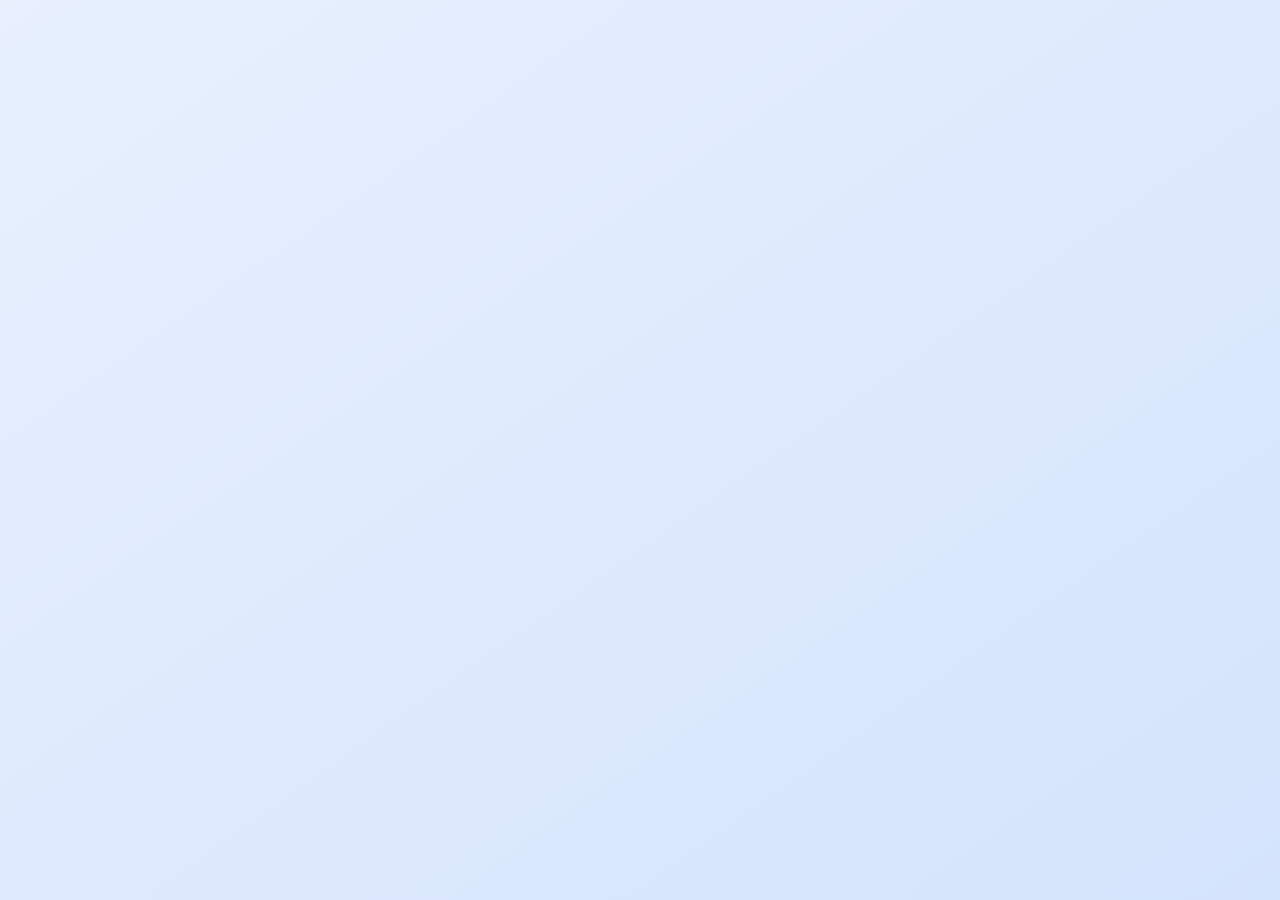
==== index.html @ 242789e0 "Update HTML structure and content for test portal" ====
<!DOCTYPE html>
<html lang="kk">
<head>
    <meta charset="UTF-8">
    <meta name="viewport" content="width=device-width, initial-scale=1.0">
    <title>Online Test Portal</title>
    <link rel="stylesheet" href="style.css">
</head>
<body oncontextmenu="return false" onselectstart="return false" ondragstart="return false">

    <div id="login-screen" class="screen">
        <div class="card shadow">
            <h2>Кіру</h2>
            <input type="password" id="password-input" placeholder="Пароль">
            <button onclick="checkPassword()">Кіру</button>
            <p id="login-error" class="error-text"></p>
        </div>
    </div>

    <div id="home-screen" class="screen hidden">
        <div class="card shadow animate-fade">
            <h1>Қош келдіңіз!</h1>
            <p>Тест тапсырмаларына дайынсыз ба?</p>
            <div class="controls">
                <button onclick="setTheme('dark')">Dark Mode</button>
                <button onclick="setTheme('eye')">Eye Comfort</button>
                <button onclick="setTheme('large')">Large Text</button>
            </div>
            <button class="primary-btn" onclick="startQuiz()">Тестті бастау</button>
            <footer class="footer">Жасаған — Ayan KZ</footer>
        </div>
    </div>

    <div id="quiz-screen" class="screen hidden">
        <div class="top-nav">
            <span id="q-counter">1 / 85</span>
            <div id="timer-box">30:00</div>
        </div>
        <div class="progress-container">
            <div id="progress-bar"></div>
        </div>
        <div class="card quiz-card">
            <h3 id="question-label"></h3>
            <div id="options-list" class="options-grid"></div>
        </div>
    </div>

    <div id="result-screen" class="screen hidden">
        <div class="card shadow">
            <h2>Нәтиже</h2>
            <div id="stats-output"></div>
            <button class="primary-btn" onclick="location.reload()">Қайта тапсыру</button>
        </div>
    </div>

    <div id="alert-box" class="alert-msg hidden"></div>

    <script src="script.js"></script>
</body>
</html>
---- style.css ----
* {
    margin: 0;
    padding: 0;
    box-sizing: border-box;
    font-family: 'Segoe UI', Roboto, system-ui, sans-serif;
}

body {
    min-height: 100vh;
    background: linear-gradient(145deg, #e8f0fe 0%, #d4e4fc 100%);
    transition: background 0.3s, color 0.3s;
}

/* Көшіруге тыйым салу */
body {
    -webkit-user-select: none;
    -moz-user-select: none;
    -ms-user-select: none;
    user-select: none;
}

#app {
    display: flex;
    align-items: center;
    justify-content: center;
    min-height: 100vh;
    padding: 16px;
}

.screen {
    display: none;
    width: 100%;
    max-width: 780px;
    margin: 0 auto;
}

.screen.active {
    display: block;
}

.card, .login-card {
    background: rgba(255, 255, 255, 0.85);
    backdrop-filter: blur(12px);
    -webkit-backdrop-filter: blur(12px);
    border-radius: 40px;
    box-shadow: 0 25px 50px -10px rgba(0, 40, 100, 0.25);
    padding: 28px 24px;
    border: 1px solid rgba(255, 255, 255, 0.4);
}

.login-card {
    max-width: 400px;
    margin: 0 auto;
    text-align: center;
}

h1 {
    font-size: 2.2rem;
    color: #0b2b4f;
    margin-bottom: 16px;
}

.blue-accent {
    color: #1e6df2;
}

.subhead {
    color: #2c3e66;
    font-size: 1rem;
    border-left: 4px solid #1e6df2;
    padding-left: 16px;
    margin: 16px 0 24px;
}

input {
    width: 100%;
    padding: 14px 20px;
    border-radius: 60px;
    border: 2px solid #e0e7ff;
    font-size: 1.1rem;
    margin: 20px 0 16px;
    outline: none;
}

input:focus {
    border-color: #1e6df2;
}

.btn, .btn-primary, .btn-outline {
    border: none;
    border-radius: 60px;
    padding: 14px 28px;
    font-weight: 600;
    font-size: 1.1rem;
    cursor: pointer;
    transition: 0.2s;
    display: inline-flex;
    align-items: center;
    justify-content: center;
    gap: 8px;
}

.btn-primary {
    background: #1e6df2;
    color: white;
    box-shadow: 0 10px 20px -7px #1e6df2;
}

.btn-primary:hover {
    background: #0a4fd0;
    transform: scale(1.02);
}

.btn-outline {
    background: transparent;
    border: 2px solid #1e6df2;
    color: #1e6df2;
}

.btn-outline:hover {
    background: #e8f0fe;
}

.error-message {
    color: #e74c3c;
    margin-top: 12px;
    font-weight: 500;
}

.feature-box {
    background: rgba(255,255,255,0.6);
    border-radius: 30px;
    padding: 20px;
    margin: 20px 0;
}

.feature-box ul {
    list-style: none;
    margin-top: 10px;
}

.feature-box li {
    padding: 8px 0;
    border-bottom: 1px dashed #a0bede;
}

.mode-selector {
    display: flex;
    gap: 12px;
    flex-wrap: wrap;
    margin: 20px 0;
}

.mode-btn {
    background: white;
    border: 1px solid #1e6df2;
    border-radius: 40px;
    padding: 8px 16px;
    cursor: pointer;
    transition: 0.2s;
}

.mode-btn:hover {
    background: #1e6df2;
    color: white;
}

.stats-bar {
    display: flex;
    flex-wrap: wrap;
    align-items: center;
    justify-content: space-between;
    background: rgba(255,255,255,0.6);
    border-radius: 60px;
    padding: 12px 20px;
    margin-bottom: 28px;
}

.progress-container {
    flex: 2;
    min-width: 180px;
}

.progress-label {
    font-size: 0.85rem;
    color: #2f4a7a;
    margin-bottom: 4px;
}

.progress-track {
    background: rgba(0,60,130,0.1);
    height: 10px;
    border-radius: 30px;
    overflow: hidden;
}

.progress-fill {
    background: linear-gradient(90deg, #1e6df2, #6299ff);
    height: 10px;
    width: 0%;
    transition: width 0.25s ease;
}

.timer-box {
    background: #0b2b4f;
    color: white;
    padding: 8px 20px;
    border-radius: 50px;
    font-weight: 600;
    font-size: 1.4rem;
}

.options-grid {
    display: grid;
    grid-template-columns: repeat(2, 1fr);
    gap: 14px;
    margin: 28px 0;
}

.option-item {
    background: white;
    border-radius: 28px;
    padding: 16px 12px;
    border: 2px solid transparent;
    cursor: pointer;
    display: flex;
    align-items: center;
    gap: 10px;
    transition: all 0.2s;
}

.option-item:hover {
    background: #f0f7ff;
    border-color: #b5d2ff;
}

.option-letter {
    background: #e2ebf9;
    width: 36px;
    height: 36px;
    border-radius: 40px;
    display: flex;
    align-items: center;
    justify-content: center;
    font-weight: 700;
    color: #1e6df2;
    flex-shrink: 0;
}

.option-item.correct {
    background: #e1f7e1;
    border-color: #2ecc71;
    animation: glow-green 0.5s;
}

.option-item.incorrect {
    background: #ffe5e5;
    border-color: #e74c3c;
    animation: glow-red 0.5s;
}

.option-item.correct .option-letter {
    background: #2ecc71;
    color: white;
}

.option-item.incorrect .option-letter {
    background: #e74c3c;
    color: white;
}

@keyframes glow-green {
    0% { box-shadow: 0 0 0 0 rgba(46, 204, 113, 0.7); }
    50% { box-shadow: 0 0 20px 10px rgba(46, 204, 113, 0.3); }
    100% { box-shadow: 0 0 0 0 rgba(46, 204, 113, 0); }
}

@keyframes glow-red {
    0% { box-shadow: 0 0 0 0 rgba(231, 76, 60, 0.7); }
    50% { box-shadow: 0 0 20px 10px rgba(231, 76, 60, 0.3); }
    100% { box-shadow: 0 0 0 0 rgba(231, 76, 60, 0); }
}

.question-text {
    font-size: 1.5rem;
    font-weight: 600;
    color: #002856;
}

.badge {
    background: #1e6df2;
    color: white;
    padding: 4px 12px;
    border-radius: 40px;
}

.result-summary {
    background: #e0edff;
    border-radius: 40px;
    padding: 28px;
    text-align: center;
    margin: 20px 0;
}

.score-number {
    font-size: 4rem;
    font-weight: 800;
    color: #1e6df2;
    line-height: 1;
}

.result-details {
    display: flex;
    justify-content: center;
    gap: 30px;
    margin-top: 20px;
}

.result-item {
    text-align: center;
}

.result-label {
    display: block;
    font-size: 0.9rem;
    color: #4e5e7e;
}

.result-value {
    font-size: 1.5rem;
    font-weight: 700;
}

.correct-value {
    color: #27ae60;
}

.incorrect-value {
    color: #e74c3c;
}

.nav-row {
    display: flex;
    gap: 16px;
    flex-wrap: wrap;
    margin-top: 24px;
}

.footer-note {
    margin-top: 32px;
    text-align: center;
    color: #4e5e7e;
    border-top: 1px dashed #a0bede;
    padding-top: 20px;
}

/* Қараңғы режим */
body.dark-mode {
    background: linear-gradient(145deg, #1a2634 0%, #0f1a2b 100%);
}

.dark-mode .card,
.dark-mode .login-card {
    background: rgba(20, 30, 45, 0.9);
    color: #e0e0e0;
}

.dark-mode h1 {
    color: #a0c4ff;
}

.dark-mode .subhead {
    color: #b0c4de;
}

/* Жайлы режим */
body.eye-comfort {
    background: #fbe9d2;
}

body.eye-comfort .card {
    background: rgba(255, 241, 218, 0.95);
}

/* Үлкен шрифт */
body.large-font {
    font-size: 18px;
}

body.large-font .question-text {
    font-size: 1.8rem;
}

/* Мобильді */
@media (max-width: 500px) {
    .options-grid {
        grid-template-columns: 1fr;
    }
    
    .timer-box {
        font-size: 1.2rem;
        padding: 6px 16px;
    }
    
    h1 {
        font-size: 1.8rem;
    }
    
    .result-details {
        flex-direction: column;
        gap: 15px;
    }
}

/* Үзіліс ескерту */
.reminder-modal {
    display: none;
    position: fixed;
    top: 0;
    left: 0;
    width: 100%;
    height: 100%;
    background: rgba(0,0,0,0.5);
    align-items: center;
    justify-content: center;
    z-index: 1000;
}

.reminder-modal.active {
    display: flex;
}

.reminder-content {
    background: white;
    padding: 30px;
    border-radius: 30px;
    text-align: center;
    max-width: 300px;
}

.reminder-content button {
    background: #1e6df2;
    color: white;
    border: none;
    padding: 10px 30px;
    border-radius: 50px;
    margin-top: 20px;
    cursor: pointer;
    }
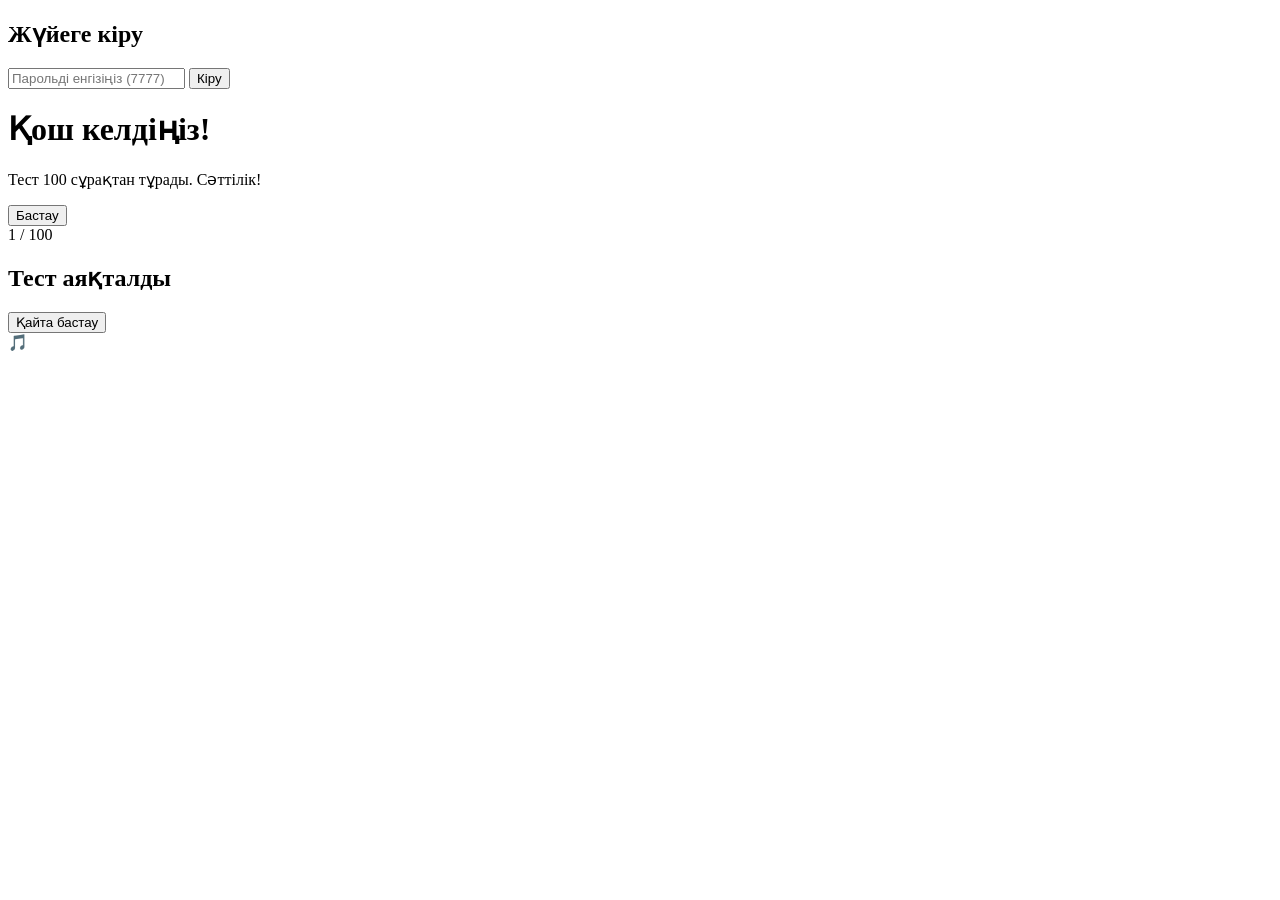
==== commit 23491842: "Update index.html" ====
--- a/index.html
+++ b/index.html
@@ -3,57 +3,52 @@
 <head>
     <meta charset="UTF-8">
     <meta name="viewport" content="width=device-width, initial-scale=1.0">
-    <title>Online Test Portal</title>
+    <title>Quiz Portal</title>
     <link rel="stylesheet" href="style.css">
 </head>
-<body oncontextmenu="return false" onselectstart="return false" ondragstart="return false">
+<body oncontextmenu="return false">
+
+    <audio id="bg-music" loop>
+        <source src="https://www.soundhelix.com/examples/mp3/SoundHelix-Song-1.mp3" type="audio/mpeg">
+    </audio>
 
     <div id="login-screen" class="screen">
         <div class="card shadow">
-            <h2>Кіру</h2>
-            <input type="password" id="password-input" placeholder="Пароль">
-            <button onclick="checkPassword()">Кіру</button>
-            <p id="login-error" class="error-text"></p>
+            <h2>Жүйеге кіру</h2>
+            <input type="password" id="pass-input" placeholder="Парольді енгізіңіз (7777)">
+            <button class="primary-btn" onclick="checkLogin()">Кіру</button>
+            <p id="error-msg" class="error-text"></p>
         </div>
     </div>
 
     <div id="home-screen" class="screen hidden">
-        <div class="card shadow animate-fade">
+        <div class="card shadow">
             <h1>Қош келдіңіз!</h1>
-            <p>Тест тапсырмаларына дайынсыз ба?</p>
-            <div class="controls">
-                <button onclick="setTheme('dark')">Dark Mode</button>
-                <button onclick="setTheme('eye')">Eye Comfort</button>
-                <button onclick="setTheme('large')">Large Text</button>
-            </div>
-            <button class="primary-btn" onclick="startQuiz()">Тестті бастау</button>
-            <footer class="footer">Жасаған — Ayan KZ</footer>
+            <p>Тест 100 сұрақтан тұрады. Сәттілік!</p>
+            <button class="primary-btn" onclick="startQuiz()">Бастау</button>
         </div>
     </div>
 
     <div id="quiz-screen" class="screen hidden">
-        <div class="top-nav">
-            <span id="q-counter">1 / 85</span>
-            <div id="timer-box">30:00</div>
-        </div>
-        <div class="progress-container">
-            <div id="progress-bar"></div>
+        <div class="top-bar">
+            <span id="q-counter">1 / 100</span>
+            <div id="progress-wrapper"><div id="progress-fill"></div></div>
         </div>
         <div class="card quiz-card">
-            <h3 id="question-label"></h3>
-            <div id="options-list" class="options-grid"></div>
+            <h3 id="question-display"></h3>
+            <div id="options-box" class="options-grid"></div>
         </div>
     </div>
 
     <div id="result-screen" class="screen hidden">
         <div class="card shadow">
-            <h2>Нәтиже</h2>
-            <div id="stats-output"></div>
-            <button class="primary-btn" onclick="location.reload()">Қайта тапсыру</button>
+            <h2>Тест аяқталды</h2>
+            <div id="final-result"></div>
+            <button class="primary-btn" onclick="location.reload()">Қайта бастау</button>
         </div>
     </div>
 
-    <div id="alert-box" class="alert-msg hidden"></div>
+    <div id="music-control" class="music-btn" onclick="toggleMusic()">🎵</div>
 
     <script src="script.js"></script>
 </body>
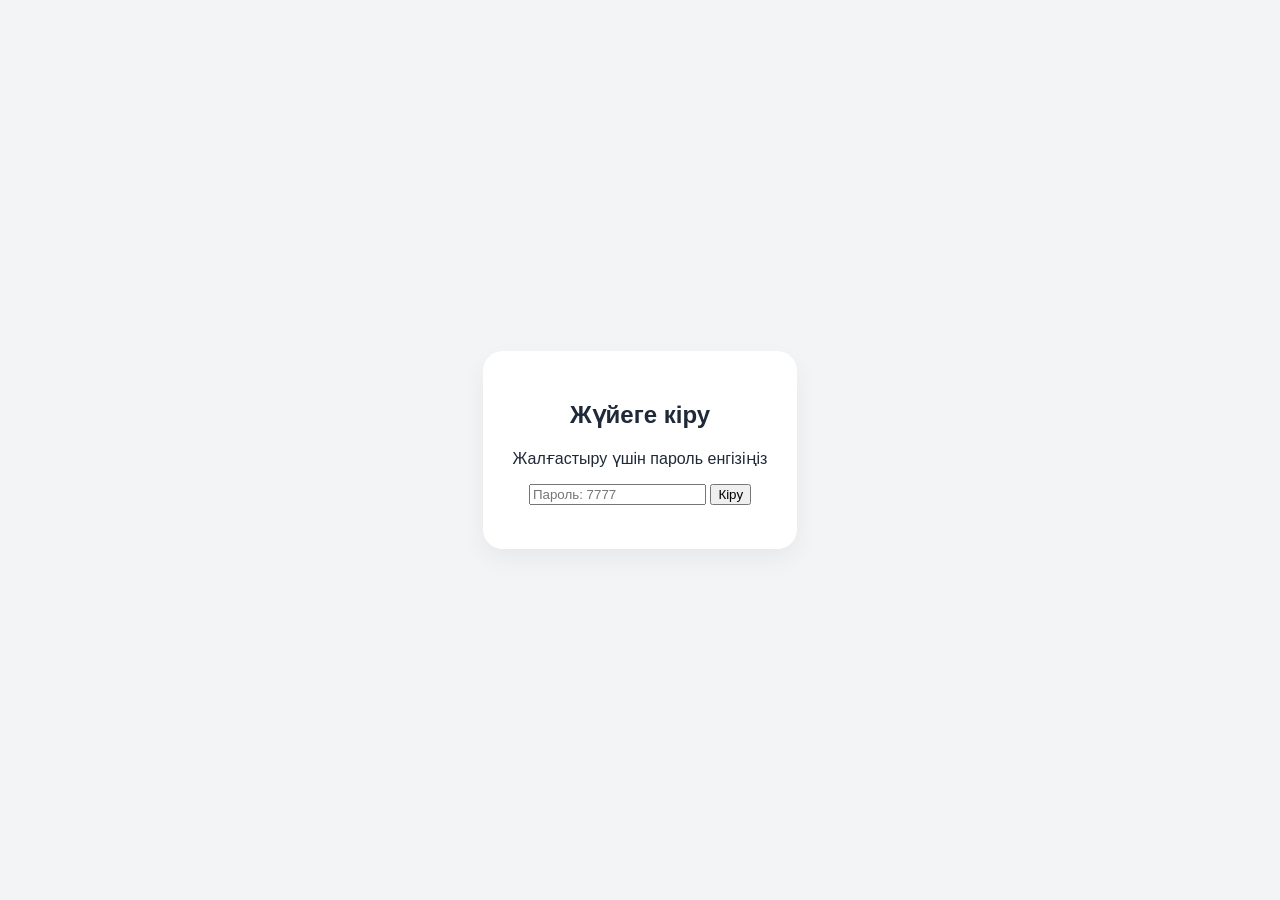
==== commit 4925d403: "Update title and restructure HTML for quiz system" ====
--- a/index.html
+++ b/index.html
@@ -3,52 +3,58 @@
 <head>
     <meta charset="UTF-8">
     <meta name="viewport" content="width=device-width, initial-scale=1.0">
-    <title>Quiz Portal</title>
+    <title>Modern Test System</title>
     <link rel="stylesheet" href="style.css">
 </head>
 <body oncontextmenu="return false">
 
-    <audio id="bg-music" loop>
-        <source src="https://www.soundhelix.com/examples/mp3/SoundHelix-Song-1.mp3" type="audio/mpeg">
-    </audio>
-
-    <div id="login-screen" class="screen">
-        <div class="card shadow">
+    <div id="auth-page" class="page">
+        <div class="card">
             <h2>Жүйеге кіру</h2>
-            <input type="password" id="pass-input" placeholder="Парольді енгізіңіз (7777)">
-            <button class="primary-btn" onclick="checkLogin()">Кіру</button>
-            <p id="error-msg" class="error-text"></p>
+            <p>Жалғастыру үшін пароль енгізіңіз</p>
+            <input type="password" id="pass-input" placeholder="Пароль: 7777">
+            <button onclick="checkAuth()">Кіру</button>
+            <p id="auth-msg" class="error-text"></p>
         </div>
     </div>
 
-    <div id="home-screen" class="screen hidden">
-        <div class="card shadow">
-            <h1>Қош келдіңіз!</h1>
-            <p>Тест 100 сұрақтан тұрады. Сәттілік!</p>
-            <button class="primary-btn" onclick="startQuiz()">Бастау</button>
+    <div id="main-page" class="page hidden">
+        <div class="card">
+            <h1>Тестке қош келдіңіз!</h1>
+            <div class="controls">
+                <button onclick="toggleMode('dark')">🌙 Dark Mode</button>
+                <button onclick="toggleMode('eye')">☁️ Eye Comfort</button>
+                <button onclick="toggleMode('large')">A+ Шрифт</button>
+            </div>
+            <p>Сұрақтар саны: <span id="q-total-info">100</span></p>
+            <p>Уақыт: 30 минут</p>
+            <button class="primary-btn" onclick="startQuiz()">Тестті бастау</button>
+            <div class="footer">Жасаған — Ayan KZ</div>
         </div>
     </div>
 
-    <div id="quiz-screen" class="screen hidden">
-        <div class="top-bar">
-            <span id="q-counter">1 / 100</span>
-            <div id="progress-wrapper"><div id="progress-fill"></div></div>
-        </div>
-        <div class="card quiz-card">
-            <h3 id="question-display"></h3>
-            <div id="options-box" class="options-grid"></div>
+    <div id="quiz-page" class="page hidden">
+        <div class="quiz-container">
+            <div class="quiz-header">
+                <div class="timer" id="timer">30:00</div>
+                <div class="q-progress">Сұрақ: <span id="current-idx">1</span> / <span id="total-idx">100</span></div>
+            </div>
+            <div class="progress-bar-wrap">
+                <div id="progress-fill" class="progress-fill"></div>
+            </div>
+            <h2 id="question-text">Сұрақ жүктелуде...</h2>
+            <div id="answer-list" class="answer-grid"></div>
         </div>
     </div>
 
-    <div id="result-screen" class="screen hidden">
-        <div class="card shadow">
-            <h2>Тест аяқталды</h2>
-            <div id="final-result"></div>
-            <button class="primary-btn" onclick="location.reload()">Қайта бастау</button>
+    <div id="result-page" class="page hidden">
+        <div class="card">
+            <h2>Тест аяқталды!</h2>
+            <div id="stats" class="stats">
+                </div>
+            <button class="primary-btn" onclick="location.reload()">Қайта тапсыру</button>
         </div>
     </div>
-
-    <div id="music-control" class="music-btn" onclick="toggleMusic()">🎵</div>
 
     <script src="script.js"></script>
 </body>
--- a/style.css
+++ b/style.css
@@ -0,0 +1,50 @@
+:root {
+    --primary: #4f46e5;
+    --bg: #f3f4f6;
+    --white: #ffffff;
+    --text: #1f2937;
+    --success: #22c55e;
+    --danger: #ef4444;
+}
+
+body {
+    margin: 0; font-family: 'Segoe UI', sans-serif;
+    background-color: var(--bg); color: var(--text);
+    display: flex; justify-content: center; align-items: center; height: 100vh;
+}
+
+.screen { width: 100%; max-width: 500px; padding: 20px; box-sizing: border-box; }
+.hidden { display: none !important; }
+
+.card {
+    background: var(--white); padding: 30px; border-radius: 20px;
+    box-shadow: 0 10px 25px rgba(0,0,0,0.05); text-align: center;
+}
+
+.options-grid { display: grid; gap: 10px; margin-top: 20px; }
+
+.option-btn {
+    padding: 15px; border: 2px solid #e5e7eb; border-radius: 12px;
+    background: white; cursor: pointer; text-align: left; font-size: 16px;
+    transition: 0.2s;
+}
+
+.option-btn:hover { border-color: var(--primary); background: #f9fafb; }
+
+.primary-btn {
+    width: 100%; padding: 15px; background: var(--primary); color: white;
+    border: none; border-radius: 12px; font-weight: bold; cursor: pointer; margin-top: 10px;
+}
+
+.top-bar { margin-bottom: 15px; text-align: left; font-weight: bold; }
+#progress-wrapper { width: 100%; height: 8px; background: #e5e7eb; border-radius: 4px; margin-top: 5px; }
+#progress-fill { height: 100%; background: var(--primary); width: 0%; border-radius: 4px; transition: 0.4s; }
+
+.music-btn {
+    position: fixed; bottom: 20px; left: 20px; width: 50px; height: 50px;
+    background: white; border-radius: 50%; display: flex; align-items: center;
+    justify-content: center; cursor: pointer; box-shadow: 0 4px 10px rgba(0,0,0,0.1);
+    font-size: 20px; z-index: 100;
+}
+
+.error-text { color: var(--danger); margin-top: 10px; font-size: 14px; }
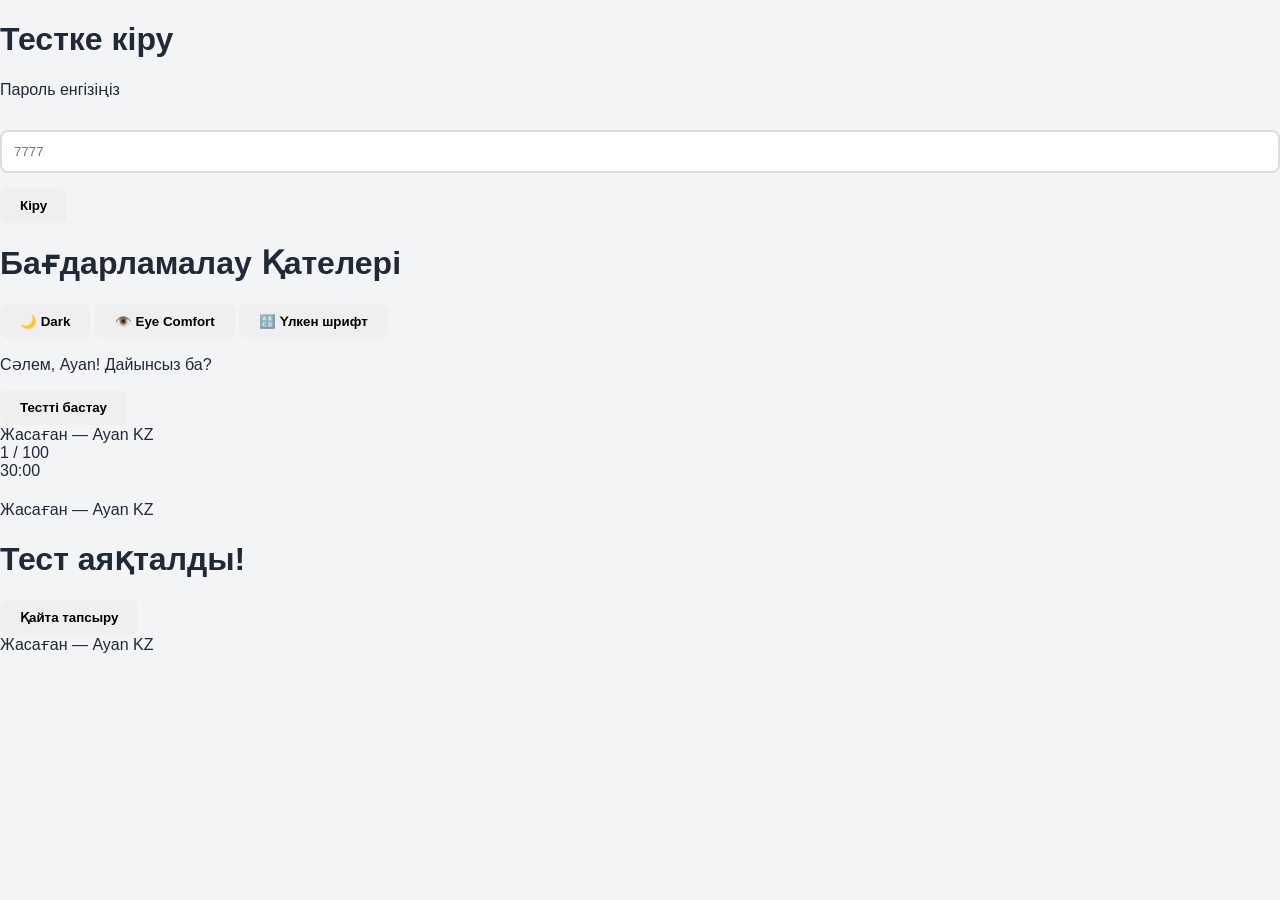
==== commit 9afaf7c1: "Update HTML structure and content for test system" ====
--- a/index.html
+++ b/index.html
@@ -1,58 +1,67 @@
-<!DOCTYPE html>
+ <!DOCTYPE html>
 <html lang="kk">
 <head>
     <meta charset="UTF-8">
     <meta name="viewport" content="width=device-width, initial-scale=1.0">
-    <title>Modern Test System</title>
+    <title>Онлайн Тест — Бағдарламалау Қателері</title>
     <link rel="stylesheet" href="style.css">
 </head>
-<body oncontextmenu="return false">
-
-    <div id="auth-page" class="page">
-        <div class="card">
-            <h2>Жүйеге кіру</h2>
-            <p>Жалғастыру үшін пароль енгізіңіз</p>
-            <input type="password" id="pass-input" placeholder="Пароль: 7777">
-            <button onclick="checkAuth()">Кіру</button>
-            <p id="auth-msg" class="error-text"></p>
+<body>
+    <!-- Пароль экраны -->
+    <div id="password-screen" class="screen active">
+        <div class="container">
+            <h1>Тестке кіру</h1>
+            <p>Пароль енгізіңіз</p>
+            <input type="password" id="password-input" placeholder="7777" autocomplete="off">
+            <button onclick="checkPassword()">Кіру</button>
+            <p id="password-error" class="error-message"></p>
         </div>
     </div>
 
-    <div id="main-page" class="page hidden">
-        <div class="card">
-            <h1>Тестке қош келдіңіз!</h1>
-            <div class="controls">
-                <button onclick="toggleMode('dark')">🌙 Dark Mode</button>
-                <button onclick="toggleMode('eye')">☁️ Eye Comfort</button>
-                <button onclick="toggleMode('large')">A+ Шрифт</button>
+    <!-- Басты бет -->
+    <div id="main-screen" class="screen">
+        <div class="container">
+            <header>
+                <h1>Бағдарламалау Қателері</h1>
+                <div class="eye-modes">
+                    <button onclick="toggleDarkMode()">🌙 Dark</button>
+                    <button onclick="toggleEyeComfort()">👁️ Eye Comfort</button>
+                    <button onclick="toggleLargeFont()">🔠 Үлкен шрифт</button>
+                </div>
+            </header>
+            <div class="welcome">
+                <p>Сәлем, Ayan! Дайынсыз ба?</p>
+                <button onclick="startTest()" class="start-btn">Тестті бастау</button>
             </div>
-            <p>Сұрақтар саны: <span id="q-total-info">100</span></p>
-            <p>Уақыт: 30 минут</p>
-            <button class="primary-btn" onclick="startQuiz()">Тестті бастау</button>
-            <div class="footer">Жасаған — Ayan KZ</div>
+            <footer>Жасаған — Ayan KZ</footer>
         </div>
     </div>
 
-    <div id="quiz-page" class="page hidden">
-        <div class="quiz-container">
-            <div class="quiz-header">
-                <div class="timer" id="timer">30:00</div>
-                <div class="q-progress">Сұрақ: <span id="current-idx">1</span> / <span id="total-idx">100</span></div>
+    <!-- Тест экраны -->
+    <div id="quiz-screen" class="screen">
+        <div class="quiz-header">
+            <div class="progress-container">
+                <span id="q-number">1 / 100</span>
+                <div class="progress-bar"><div id="progress-fill"></div></div>
             </div>
-            <div class="progress-bar-wrap">
-                <div id="progress-fill" class="progress-fill"></div>
-            </div>
-            <h2 id="question-text">Сұрақ жүктелуде...</h2>
-            <div id="answer-list" class="answer-grid"></div>
+            <div id="timer">30:00</div>
         </div>
+        
+        <div class="question-container">
+            <h2 id="question-text"></h2>
+            <div id="options-container" class="options"></div>
+        </div>
+        
+        <footer>Жасаған — Ayan KZ</footer>
     </div>
 
-    <div id="result-page" class="page hidden">
-        <div class="card">
-            <h2>Тест аяқталды!</h2>
-            <div id="stats" class="stats">
-                </div>
-            <button class="primary-btn" onclick="location.reload()">Қайта тапсыру</button>
+    <!-- Нәтиже экраны -->
+    <div id="results-screen" class="screen">
+        <div class="container">
+            <h1>Тест аяқталды!</h1>
+            <div id="results-content"></div>
+            <button onclick="restartTest()" class="restart-btn">Қайта тапсыру</button>
+            <footer>Жасаған — Ayan KZ</footer>
         </div>
     </div>
 
--- a/style.css
+++ b/style.css
@@ -1,50 +1,75 @@
 :root {
-    --primary: #4f46e5;
+    --blue: #2563eb;
     --bg: #f3f4f6;
-    --white: #ffffff;
+    --card: #ffffff;
     --text: #1f2937;
-    --success: #22c55e;
-    --danger: #ef4444;
+    --green: #22c55e;
+    --red: #ef4444;
 }
 
 body {
-    margin: 0; font-family: 'Segoe UI', sans-serif;
-    background-color: var(--bg); color: var(--text);
-    display: flex; justify-content: center; align-items: center; height: 100vh;
+    margin: 0; font-family: 'Inter', sans-serif;
+    background: var(--bg); color: var(--text);
+    transition: 0.3s;
 }
 
-.screen { width: 100%; max-width: 500px; padding: 20px; box-sizing: border-box; }
+/* Eye Comfort Mode */
+body.eye-mode { background: #fdf2e9; filter: sepia(0.2); }
+/* Dark Mode */
+body.dark-mode { --bg: #111827; --card: #1f2937; --text: #f9fafb; }
+/* Large Font */
+body.large-mode { font-size: 1.2rem; }
+
+.page {
+    min-height: 100vh; display: flex; align-items: center; justify-content: center;
+    padding: 20px; box-sizing: border-box;
+}
+
 .hidden { display: none !important; }
 
 .card {
-    background: var(--white); padding: 30px; border-radius: 20px;
-    box-shadow: 0 10px 25px rgba(0,0,0,0.05); text-align: center;
+    background: var(--card); padding: 40px; border-radius: 20px;
+    box-shadow: 0 10px 25px rgba(0,0,0,0.1);
+    max-width: 500px; width: 100%; text-align: center;
 }
 
-.options-grid { display: grid; gap: 10px; margin-top: 20px; }
-
-.option-btn {
-    padding: 15px; border: 2px solid #e5e7eb; border-radius: 12px;
-    background: white; cursor: pointer; text-align: left; font-size: 16px;
-    transition: 0.2s;
+.quiz-container {
+    background: var(--card); padding: 30px; border-radius: 20px;
+    max-width: 800px; width: 100%; box-shadow: 0 10px 25px rgba(0,0,0,0.1);
 }
 
-.option-btn:hover { border-color: var(--primary); background: #f9fafb; }
-
-.primary-btn {
-    width: 100%; padding: 15px; background: var(--primary); color: white;
-    border: none; border-radius: 12px; font-weight: bold; cursor: pointer; margin-top: 10px;
+input {
+    width: 100%; padding: 12px; margin: 15px 0;
+    border: 2px solid #ddd; border-radius: 8px; box-sizing: border-box;
 }
 
-.top-bar { margin-bottom: 15px; text-align: left; font-weight: bold; }
-#progress-wrapper { width: 100%; height: 8px; background: #e5e7eb; border-radius: 4px; margin-top: 5px; }
-#progress-fill { height: 100%; background: var(--primary); width: 0%; border-radius: 4px; transition: 0.4s; }
-
-.music-btn {
-    position: fixed; bottom: 20px; left: 20px; width: 50px; height: 50px;
-    background: white; border-radius: 50%; display: flex; align-items: center;
-    justify-content: center; cursor: pointer; box-shadow: 0 4px 10px rgba(0,0,0,0.1);
-    font-size: 20px; z-index: 100;
+button {
+    cursor: pointer; padding: 10px 20px; border-radius: 8px;
+    border: none; transition: 0.3s; font-weight: 600;
 }
 
-.error-text { color: var(--danger); margin-top: 10px; font-size: 14px; }
+.primary-btn { background: var(--blue); color: white; width: 100%; padding: 15px; margin-top: 20px; }
+
+.answer-grid { display: grid; gap: 10px; margin-top: 20px; }
+
+.ans-btn {
+    background: #f9fafb; border: 2px solid #e5e7eb;
+    padding: 15px; text-align: left; border-radius: 12px;
+}
+
+.ans-btn.correct { background: var(--green); color: white; animation: glow 0.5s infinite alternate; }
+.ans-btn.wrong { background: var(--red); color: white; }
+
+@keyframes glow {
+    from { box-shadow: 0 0 5px var(--green); }
+    to { box-shadow: 0 0 20px var(--green); }
+}
+
+.progress-bar-wrap { background: #e5e7eb; height: 8px; border-radius: 4px; margin: 20px 0; overflow: hidden; }
+.progress-fill { background: var(--blue); height: 100%; width: 0%; transition: 0.3s; }
+
+.footer { margin-top: 30px; font-size: 0.9rem; color: #6b7280; font-weight: bold; }
+
+.error-text { color: var(--red); font-size: 0.9rem; margin-top: 10px; }
+
+.controls { display: flex; gap: 5px; justify-content: center; margin-bottom: 20px; flex-wrap: wrap; }
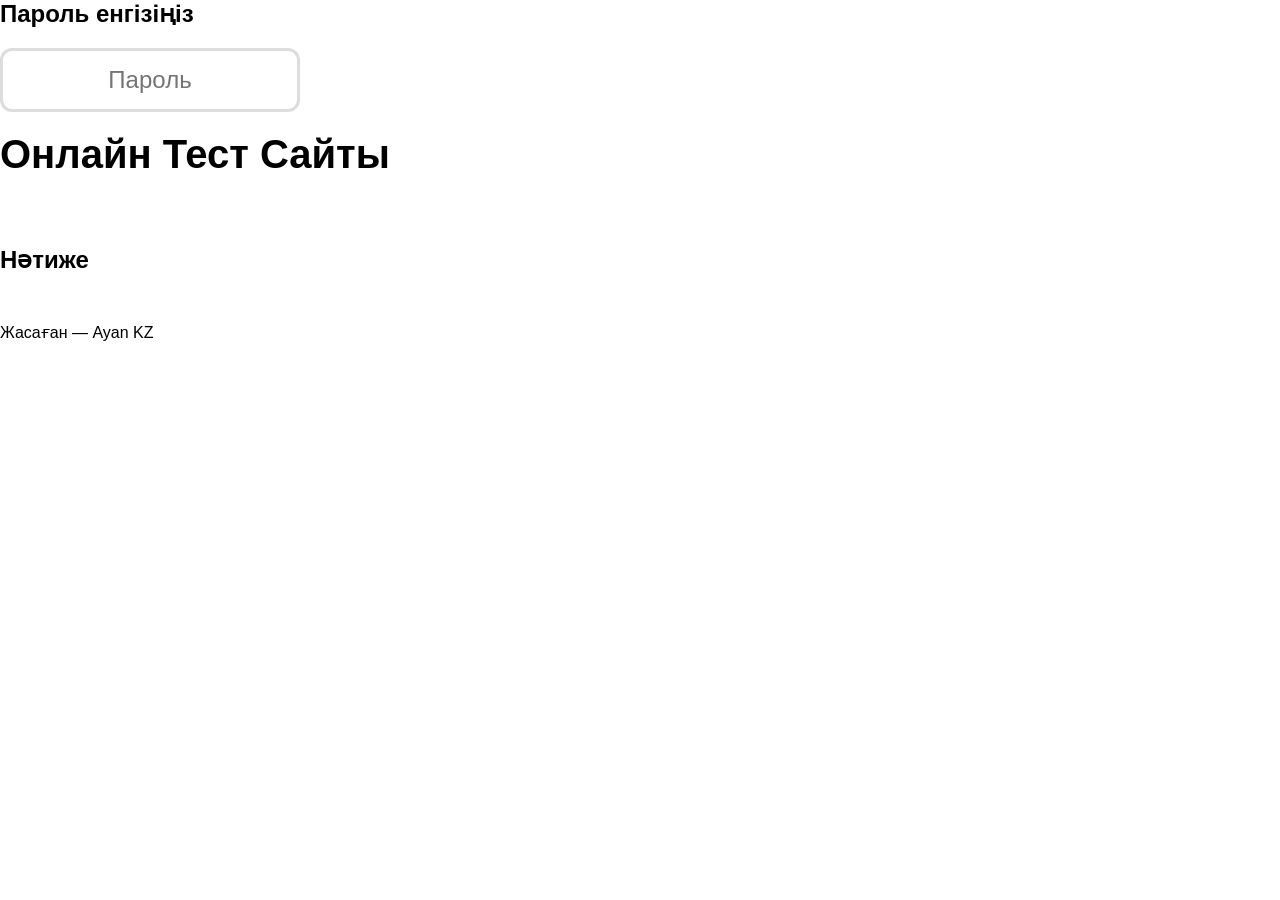
==== commit 151c2188: "Refactor HTML structure for login and results pages Updated the structure of the HTML document to in" ====
--- a/index.html
+++ b/index.html
@@ -1,70 +1,46 @@
  <!DOCTYPE html>
 <html lang="kk">
 <head>
-    <meta charset="UTF-8">
-    <meta name="viewport" content="width=device-width, initial-scale=1.0">
-    <title>Онлайн Тест — Бағдарламалау Қателері</title>
-    <link rel="stylesheet" href="style.css">
+  <meta charset="UTF-8">
+  <title>Онлайн Тест</title>
+  <link rel="stylesheet" href="style.css">
 </head>
 <body>
-    <!-- Пароль экраны -->
-    <div id="password-screen" class="screen active">
-        <div class="container">
-            <h1>Тестке кіру</h1>
-            <p>Пароль енгізіңіз</p>
-            <input type="password" id="password-input" placeholder="7777" autocomplete="off">
-            <button onclick="checkPassword()">Кіру</button>
-            <p id="password-error" class="error-message"></p>
-        </div>
+  <!-- Пароль енгізу беті -->
+  <div id="login-page">
+    <h2>Пароль енгізіңіз</h2>
+    <input type="password" id="password-input" placeholder="Пароль">
+    <button onclick="checkPassword()">Кіру</button>
+    <p id="error-message"></p>
+  </div>
+
+  <!-- Басты бет -->
+  <div id="main-page" class="hidden">
+    <h1>Онлайн Тест Сайты</h1>
+    <button onclick="startTest()">Тестті бастау</button>
+  </div>
+
+  <!-- Тест беті -->
+  <div id="test-page" class="hidden">
+    <div id="progress-container">
+      <span id="question-number"></span>
+      <div id="progress-bar"><div id="progress"></div></div>
+      <span id="timer"></span>
     </div>
+    <div id="question-container"></div>
+  </div>
 
-    <!-- Басты бет -->
-    <div id="main-screen" class="screen">
-        <div class="container">
-            <header>
-                <h1>Бағдарламалау Қателері</h1>
-                <div class="eye-modes">
-                    <button onclick="toggleDarkMode()">🌙 Dark</button>
-                    <button onclick="toggleEyeComfort()">👁️ Eye Comfort</button>
-                    <button onclick="toggleLargeFont()">🔠 Үлкен шрифт</button>
-                </div>
-            </header>
-            <div class="welcome">
-                <p>Сәлем, Ayan! Дайынсыз ба?</p>
-                <button onclick="startTest()" class="start-btn">Тестті бастау</button>
-            </div>
-            <footer>Жасаған — Ayan KZ</footer>
-        </div>
-    </div>
+  <!-- Нәтиже беті -->
+  <div id="result-page" class="hidden">
+    <h2>Нәтиже</h2>
+    <p id="result-text"></p>
+    <button onclick="restartTest()">Қайта тапсыру</button>
+  </div>
 
-    <!-- Тест экраны -->
-    <div id="quiz-screen" class="screen">
-        <div class="quiz-header">
-            <div class="progress-container">
-                <span id="q-number">1 / 100</span>
-                <div class="progress-bar"><div id="progress-fill"></div></div>
-            </div>
-            <div id="timer">30:00</div>
-        </div>
-        
-        <div class="question-container">
-            <h2 id="question-text"></h2>
-            <div id="options-container" class="options"></div>
-        </div>
-        
-        <footer>Жасаған — Ayan KZ</footer>
-    </div>
+  <footer>
+    <p>Жасаған — Ayan KZ</p>
+  </footer>
 
-    <!-- Нәтиже экраны -->
-    <div id="results-screen" class="screen">
-        <div class="container">
-            <h1>Тест аяқталды!</h1>
-            <div id="results-content"></div>
-            <button onclick="restartTest()" class="restart-btn">Қайта тапсыру</button>
-            <footer>Жасаған — Ayan KZ</footer>
-        </div>
-    </div>
-
-    <script src="script.js"></script>
+  <script src="script.js"></script>
 </body>
 </html>
--- a/style.css
+++ b/style.css
@@ -1,75 +1,195 @@
+:/* style.css */
+@import url('https://fonts.googleapis.com/css2?family=Inter:wght@400;500;600&display=swap');
+
 :root {
-    --blue: #2563eb;
-    --bg: #f3f4f6;
-    --card: #ffffff;
-    --text: #1f2937;
-    --green: #22c55e;
-    --red: #ef4444;
+    --primary: #0d6efd;
+    --bg: #f8f9fa;
+    --text: #212529;
+}
+
+* {
+    margin: 0;
+    padding: 0;
+    box-sizing: border-box;
 }
 
 body {
-    margin: 0; font-family: 'Inter', sans-serif;
-    background: var(--bg); color: var(--text);
-    transition: 0.3s;
+    font-family: 'Inter', sans-serif;
+    background: var(--bg);
+    color: var(--text);
+    transition: all 0.4s ease;
+    overflow: hidden;
 }
 
-/* Eye Comfort Mode */
-body.eye-mode { background: #fdf2e9; filter: sepia(0.2); }
-/* Dark Mode */
-body.dark-mode { --bg: #111827; --card: #1f2937; --text: #f9fafb; }
-/* Large Font */
-body.large-mode { font-size: 1.2rem; }
-
-.page {
-    min-height: 100vh; display: flex; align-items: center; justify-content: center;
-    padding: 20px; box-sizing: border-box;
+.screen {
+    display: none;
+    position: fixed;
+    inset: 0;
+    align-items: center;
+    justify-content: center;
+    background: rgba(255,255,255,0.95);
 }
 
-.hidden { display: none !important; }
-
-.card {
-    background: var(--card); padding: 40px; border-radius: 20px;
-    box-shadow: 0 10px 25px rgba(0,0,0,0.1);
-    max-width: 500px; width: 100%; text-align: center;
+.screen.active {
+    display: flex;
 }
 
-.quiz-container {
-    background: var(--card); padding: 30px; border-radius: 20px;
-    max-width: 800px; width: 100%; box-shadow: 0 10px 25px rgba(0,0,0,0.1);
+.container {
+    max-width: 800px;
+    width: 90%;
+    padding: 40px 30px;
+    background: white;
+    border-radius: 20px;
+    box-shadow: 0 20px 40px rgba(0,0,0,0.1);
+    text-align: center;
 }
 
-input {
-    width: 100%; padding: 12px; margin: 15px 0;
-    border: 2px solid #ddd; border-radius: 8px; box-sizing: border-box;
+h1 {
+    font-size: 2.5rem;
+    color: var(--primary);
+    margin-bottom: 20px;
+}
+
+input[type="password"] {
+    width: 100%;
+    max-width: 300px;
+    padding: 15px;
+    font-size: 1.5rem;
+    text-align: center;
+    border: 3px solid #ddd;
+    border-radius: 12px;
+    margin: 20px 0;
 }
 
 button {
-    cursor: pointer; padding: 10px 20px; border-radius: 8px;
-    border: none; transition: 0.3s; font-weight: 600;
+    background: var(--primary);
+    color: white;
+    border: none;
+    padding: 14px 32px;
+    font-size: 1.1rem;
+    border-radius: 12px;
+    cursor: pointer;
+    transition: all 0.3s;
 }
 
-.primary-btn { background: var(--blue); color: white; width: 100%; padding: 15px; margin-top: 20px; }
-
-.answer-grid { display: grid; gap: 10px; margin-top: 20px; }
-
-.ans-btn {
-    background: #f9fafb; border: 2px solid #e5e7eb;
-    padding: 15px; text-align: left; border-radius: 12px;
+button:hover {
+    transform: translateY(-3px);
+    box-shadow: 0 10px 20px rgba(13, 110, 253, 0.3);
 }
 
-.ans-btn.correct { background: var(--green); color: white; animation: glow 0.5s infinite alternate; }
-.ans-btn.wrong { background: var(--red); color: white; }
-
-@keyframes glow {
-    from { box-shadow: 0 0 5px var(--green); }
-    to { box-shadow: 0 0 20px var(--green); }
+.error-message {
+    color: #dc3545;
+    margin-top: 10px;
 }
 
-.progress-bar-wrap { background: #e5e7eb; height: 8px; border-radius: 4px; margin: 20px 0; overflow: hidden; }
-.progress-fill { background: var(--blue); height: 100%; width: 0%; transition: 0.3s; }
+/* Тест стилі */
+.quiz-header {
+    display: flex;
+    justify-content: space-between;
+    align-items: center;
+    margin-bottom: 30px;
+    font-weight: 600;
+}
 
-.footer { margin-top: 30px; font-size: 0.9rem; color: #6b7280; font-weight: bold; }
+.progress-container {
+    flex: 1;
+    margin-right: 20px;
+}
 
-.error-text { color: var(--red); font-size: 0.9rem; margin-top: 10px; }
+.progress-bar {
+    height: 8px;
+    background: #e9ecef;
+    border-radius: 999px;
+    overflow: hidden;
+}
 
-.controls { display: flex; gap: 5px; justify-content: center; margin-bottom: 20px; flex-wrap: wrap; }
+#progress-fill {
+    height: 100%;
+    background: linear-gradient(90deg, #0d6efd, #00b4d8);
+    width: 0%;
+    transition: width 0.6s ease;
+}
+
+#timer {
+    font-size: 1.8rem;
+    font-weight: 600;
+    color: #0d6efd;
+}
+
+.question-container h2 {
+    font-size: 1.6rem;
+    margin-bottom: 30px;
+    line-height: 1.4;
+}
+
+.options {
+    display: grid;
+    gap: 12px;
+}
+
+.option {
+    padding: 18px 24px;
+    background: white;
+    border: 2px solid #e9ecef;
+    border-radius: 12px;
+    text-align: left;
+    font-size: 1.1rem;
+    cursor: pointer;
+    transition: all 0.3s;
+}
+
+.option:hover {
+    border-color: var(--primary);
+    transform: translateX(8px);
+}
+
+.option.selected-correct {
+    background: #d4edda;
+    border-color: #28a745;
+    animation: correctAnim 0.6s;
+}
+
+.option.selected-wrong {
+    background: #f8d7da;
+    border-color: #dc3545;
+}
+
+.option.show-correct {
+    background: #d4edda;
+    border-color: #28a745;
+}
+
+@keyframes correctAnim {
+    0% { transform: scale(0.95); }
+    50% { transform: scale(1.05); }
+    100% { transform: scale(1); }
+}
+
+/* Нәтиже */
+#results-content {
+    font-size: 1.3rem;
+    line-height: 1.8;
+    margin: 30px 0;
+}
+
+/* Режимдер */
+body.dark-mode {
+    --bg: #121212;
+    --text: #e0e0e0;
+    background: #121212;
+    color: #e0e0e0;
+}
+
+body.eye-comfort {
+    filter: sepia(30%) hue-rotate(15deg) brightness(105%);
+}
+
+body.large-font * {
+    font-size: 1.15rem !important;
+}
+
+/* Responsive */
+@media (max-width: 640px) {
+    .container { padding: 25px 15px; }
+    h1 { font-size: 2rem; }
+}
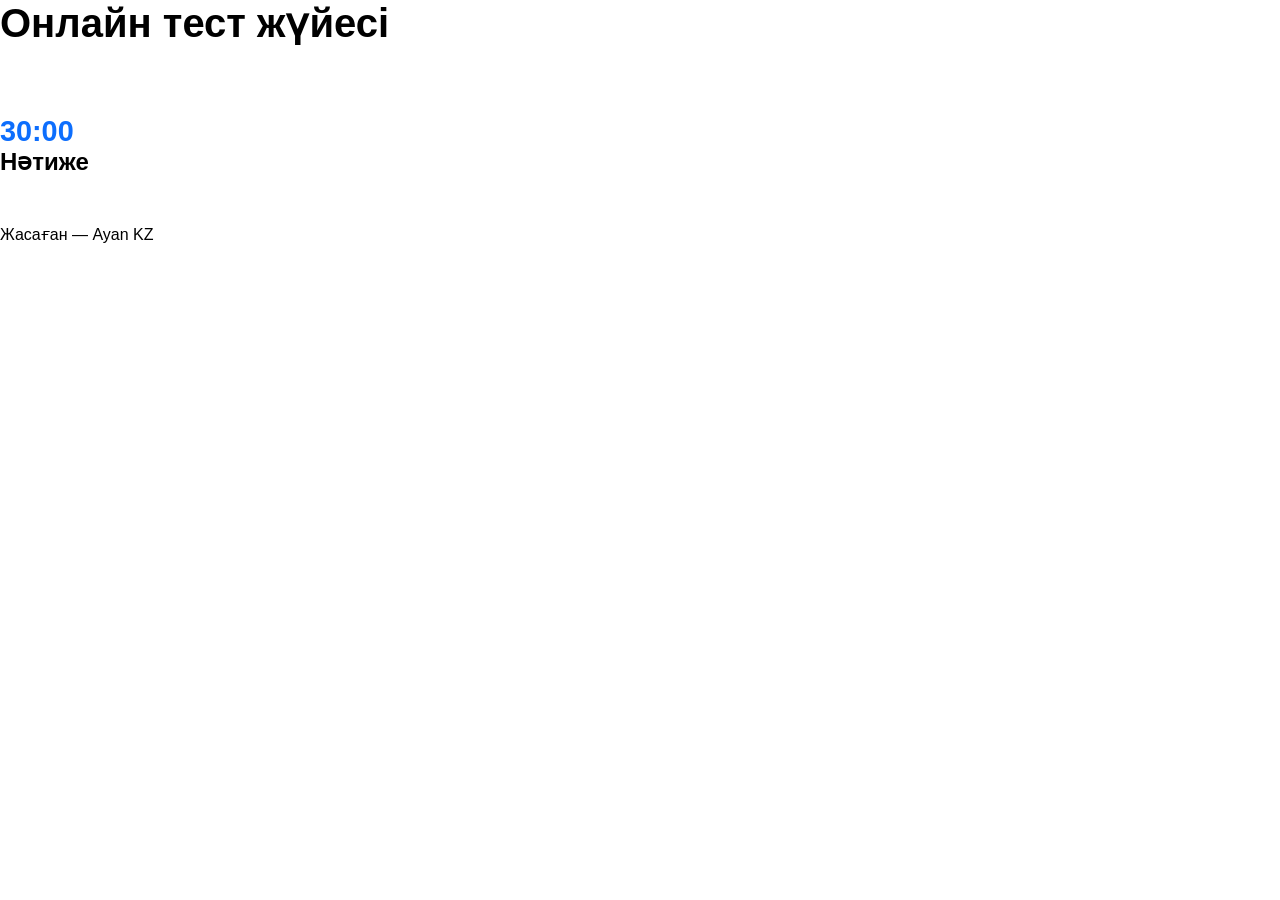
==== commit a0973f60: "Refactor index.html for improved structure and content" ====
--- a/index.html
+++ b/index.html
@@ -2,43 +2,39 @@
 <html lang="kk">
 <head>
   <meta charset="UTF-8">
-  <title>Онлайн Тест</title>
+  <meta name="viewport" content="width=device-width, initial-scale=1.0">
+  <title>Онлайн тест жүйесі</title>
   <link rel="stylesheet" href="style.css">
 </head>
 <body>
-  <!-- Пароль енгізу беті -->
-  <div id="login-page">
-    <h2>Пароль енгізіңіз</h2>
-    <input type="password" id="password-input" placeholder="Пароль">
-    <button onclick="checkPassword()">Кіру</button>
-    <p id="error-message"></p>
-  </div>
-
   <!-- Басты бет -->
-  <div id="main-page" class="hidden">
-    <h1>Онлайн Тест Сайты</h1>
-    <button onclick="startTest()">Тестті бастау</button>
+  <div id="home" class="page active">
+    <h1>Онлайн тест жүйесі</h1>
+    <button id="startBtn">Тестті бастау</button>
   </div>
 
   <!-- Тест беті -->
-  <div id="test-page" class="hidden">
-    <div id="progress-container">
-      <span id="question-number"></span>
-      <div id="progress-bar"><div id="progress"></div></div>
-      <span id="timer"></span>
+  <div id="quiz" class="page">
+    <div class="progress-container">
+      <div id="progressBar"></div>
     </div>
-    <div id="question-container"></div>
+    <div id="timer">30:00</div>
+    <div id="questionContainer">
+      <h2 id="questionText"></h2>
+      <div id="options"></div>
+    </div>
   </div>
 
   <!-- Нәтиже беті -->
-  <div id="result-page" class="hidden">
+  <div id="result" class="page">
     <h2>Нәтиже</h2>
-    <p id="result-text"></p>
-    <button onclick="restartTest()">Қайта тапсыру</button>
+    <p id="scoreText"></p>
+    <p id="details"></p>
+    <button id="retryBtn">Қайта тапсыру</button>
   </div>
 
   <footer>
-    <p>Жасаған — Ayan KZ</p>
+    Жасаған — Ayan KZ
   </footer>
 
   <script src="script.js"></script>
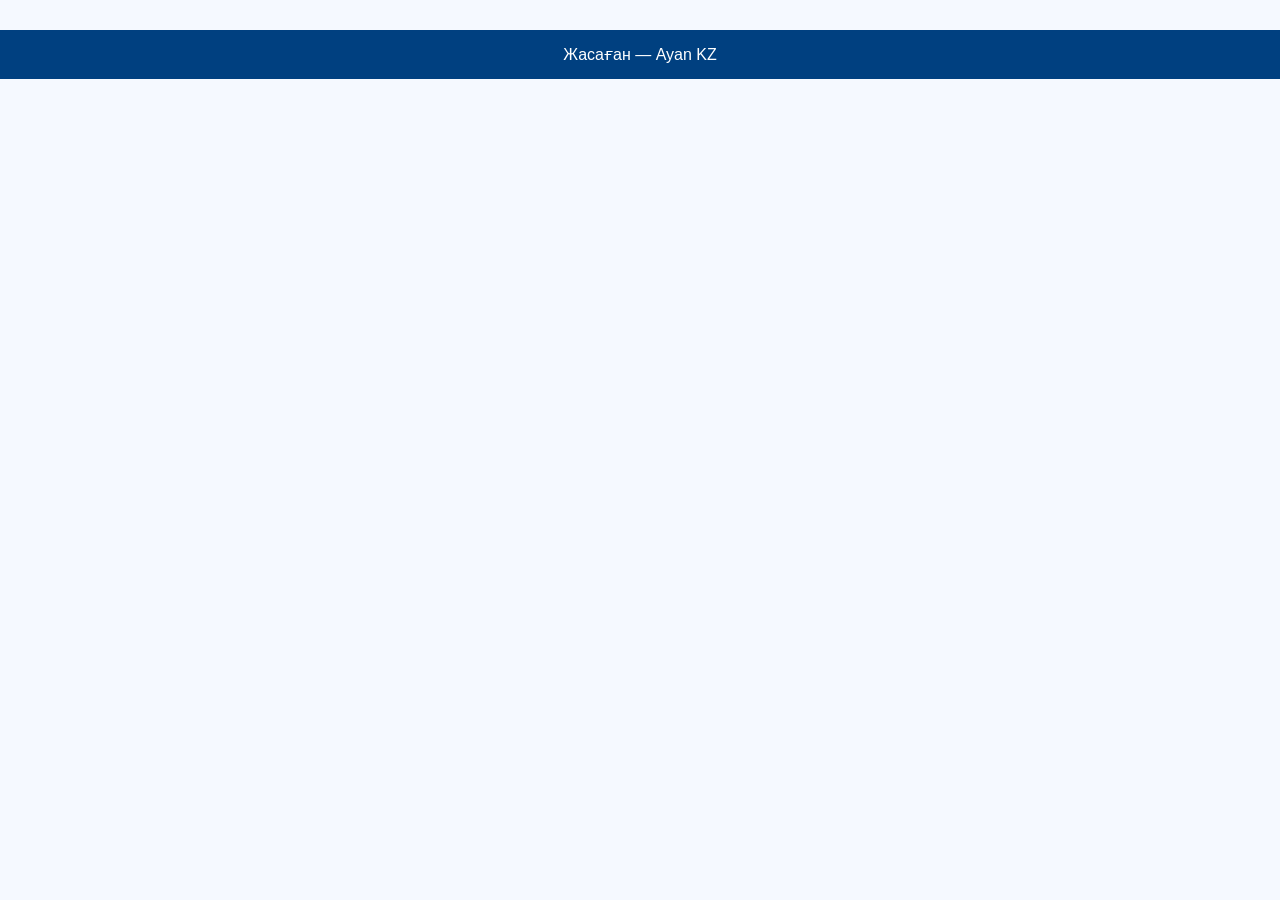
==== commit 4a33d807: "Refactor HTML structure and update titles" ====
--- a/index.html
+++ b/index.html
@@ -1,36 +1,40 @@
- <!DOCTYPE html>
+<!DOCTYPE html>
 <html lang="kk">
 <head>
   <meta charset="UTF-8">
   <meta name="viewport" content="width=device-width, initial-scale=1.0">
-  <title>Онлайн тест жүйесі</title>
+  <title>Онлайн Тест</title>
   <link rel="stylesheet" href="style.css">
 </head>
-<body>
+<body oncontextmenu="return false;">
+  <!-- Пароль енгізу беті -->
+  <div id="login-page" class="page">
+    <h2>Пароль енгізіңіз</h2>
+    <input type="password" id="password-input" placeholder="Пароль">
+    <button onclick="checkPassword()">Кіру</button>
+    <p id="login-message"></p>
+  </div>
+
   <!-- Басты бет -->
-  <div id="home" class="page active">
-    <h1>Онлайн тест жүйесі</h1>
-    <button id="startBtn">Тестті бастау</button>
+  <div id="main-page" class="page hidden">
+    <h1>Онлайн Тест</h1>
+    <button onclick="startTest()">Тестті бастау</button>
   </div>
 
   <!-- Тест беті -->
-  <div id="quiz" class="page">
-    <div class="progress-container">
-      <div id="progressBar"></div>
-    </div>
-    <div id="timer">30:00</div>
-    <div id="questionContainer">
-      <h2 id="questionText"></h2>
-      <div id="options"></div>
-    </div>
+  <div id="test-page" class="page hidden">
+    <div id="progress-bar"></div>
+    <div id="timer"></div>
+    <h3 id="question-number"></h3>
+    <p id="question-text"></p>
+    <div id="answers"></div>
   </div>
 
   <!-- Нәтиже беті -->
-  <div id="result" class="page">
+  <div id="result-page" class="page hidden">
     <h2>Нәтиже</h2>
-    <p id="scoreText"></p>
-    <p id="details"></p>
-    <button id="retryBtn">Қайта тапсыру</button>
+    <p id="result-summary"></p>
+    <button onclick="restartTest()">Қайта тапсыру</button>
   </div>
 
   <footer>
--- a/style.css
+++ b/style.css
@@ -1,195 +1,69 @@
-:/* style.css */
-@import url('https://fonts.googleapis.com/css2?family=Inter:wght@400;500;600&display=swap');
-
-:root {
-    --primary: #0d6efd;
-    --bg: #f8f9fa;
-    --text: #212529;
+body {
+  font-family: Arial, sans-serif;
+  margin: 0;
+  background: #f5f9ff;
+  color: #333;
+  text-align: center;
 }
 
-* {
-    margin: 0;
-    padding: 0;
-    box-sizing: border-box;
+h1, h2 {
+  color: #004080;
 }
 
-body {
-    font-family: 'Inter', sans-serif;
-    background: var(--bg);
-    color: var(--text);
-    transition: all 0.4s ease;
-    overflow: hidden;
+.page {
+  display: none;
+  padding: 20px;
 }
 
-.screen {
-    display: none;
-    position: fixed;
-    inset: 0;
-    align-items: center;
-    justify-content: center;
-    background: rgba(255,255,255,0.95);
-}
-
-.screen.active {
-    display: flex;
-}
-
-.container {
-    max-width: 800px;
-    width: 90%;
-    padding: 40px 30px;
-    background: white;
-    border-radius: 20px;
-    box-shadow: 0 20px 40px rgba(0,0,0,0.1);
-    text-align: center;
-}
-
-h1 {
-    font-size: 2.5rem;
-    color: var(--primary);
-    margin-bottom: 20px;
-}
-
-input[type="password"] {
-    width: 100%;
-    max-width: 300px;
-    padding: 15px;
-    font-size: 1.5rem;
-    text-align: center;
-    border: 3px solid #ddd;
-    border-radius: 12px;
-    margin: 20px 0;
+.page.active {
+  display: block;
 }
 
 button {
-    background: var(--primary);
-    color: white;
-    border: none;
-    padding: 14px 32px;
-    font-size: 1.1rem;
-    border-radius: 12px;
-    cursor: pointer;
-    transition: all 0.3s;
+  background: #007BFF;
+  color: white;
+  border: none;
+  padding: 12px 20px;
+  margin: 10px;
+  border-radius: 6px;
+  cursor: pointer;
+  transition: 0.3s;
 }
 
 button:hover {
-    transform: translateY(-3px);
-    box-shadow: 0 10px 20px rgba(13, 110, 253, 0.3);
-}
-
-.error-message {
-    color: #dc3545;
-    margin-top: 10px;
-}
-
-/* Тест стилі */
-.quiz-header {
-    display: flex;
-    justify-content: space-between;
-    align-items: center;
-    margin-bottom: 30px;
-    font-weight: 600;
+  background: #0056b3;
 }
 
 .progress-container {
-    flex: 1;
-    margin-right: 20px;
+  width: 80%;
+  background: #ddd;
+  margin: 10px auto;
+  border-radius: 10px;
+  overflow: hidden;
 }
 
-.progress-bar {
-    height: 8px;
-    background: #e9ecef;
-    border-radius: 999px;
-    overflow: hidden;
-}
-
-#progress-fill {
-    height: 100%;
-    background: linear-gradient(90deg, #0d6efd, #00b4d8);
-    width: 0%;
-    transition: width 0.6s ease;
+#progressBar {
+  height: 20px;
+  width: 0%;
+  background: #007BFF;
+  transition: width 0.3s;
 }
 
 #timer {
-    font-size: 1.8rem;
-    font-weight: 600;
-    color: #0d6efd;
+  font-size: 18px;
+  margin: 10px;
+  color: #d9534f;
 }
 
-.question-container h2 {
-    font-size: 1.6rem;
-    margin-bottom: 30px;
-    line-height: 1.4;
+#options button {
+  display: block;
+  width: 60%;
+  margin: 8px auto;
 }
 
-.options {
-    display: grid;
-    gap: 12px;
+footer {
+  margin-top: 30px;
+  padding: 15px;
+  background: #004080;
+  color: white;
 }
-
-.option {
-    padding: 18px 24px;
-    background: white;
-    border: 2px solid #e9ecef;
-    border-radius: 12px;
-    text-align: left;
-    font-size: 1.1rem;
-    cursor: pointer;
-    transition: all 0.3s;
-}
-
-.option:hover {
-    border-color: var(--primary);
-    transform: translateX(8px);
-}
-
-.option.selected-correct {
-    background: #d4edda;
-    border-color: #28a745;
-    animation: correctAnim 0.6s;
-}
-
-.option.selected-wrong {
-    background: #f8d7da;
-    border-color: #dc3545;
-}
-
-.option.show-correct {
-    background: #d4edda;
-    border-color: #28a745;
-}
-
-@keyframes correctAnim {
-    0% { transform: scale(0.95); }
-    50% { transform: scale(1.05); }
-    100% { transform: scale(1); }
-}
-
-/* Нәтиже */
-#results-content {
-    font-size: 1.3rem;
-    line-height: 1.8;
-    margin: 30px 0;
-}
-
-/* Режимдер */
-body.dark-mode {
-    --bg: #121212;
-    --text: #e0e0e0;
-    background: #121212;
-    color: #e0e0e0;
-}
-
-body.eye-comfort {
-    filter: sepia(30%) hue-rotate(15deg) brightness(105%);
-}
-
-body.large-font * {
-    font-size: 1.15rem !important;
-}
-
-/* Responsive */
-@media (max-width: 640px) {
-    .container { padding: 25px 15px; }
-    h1 { font-size: 2rem; }
-}
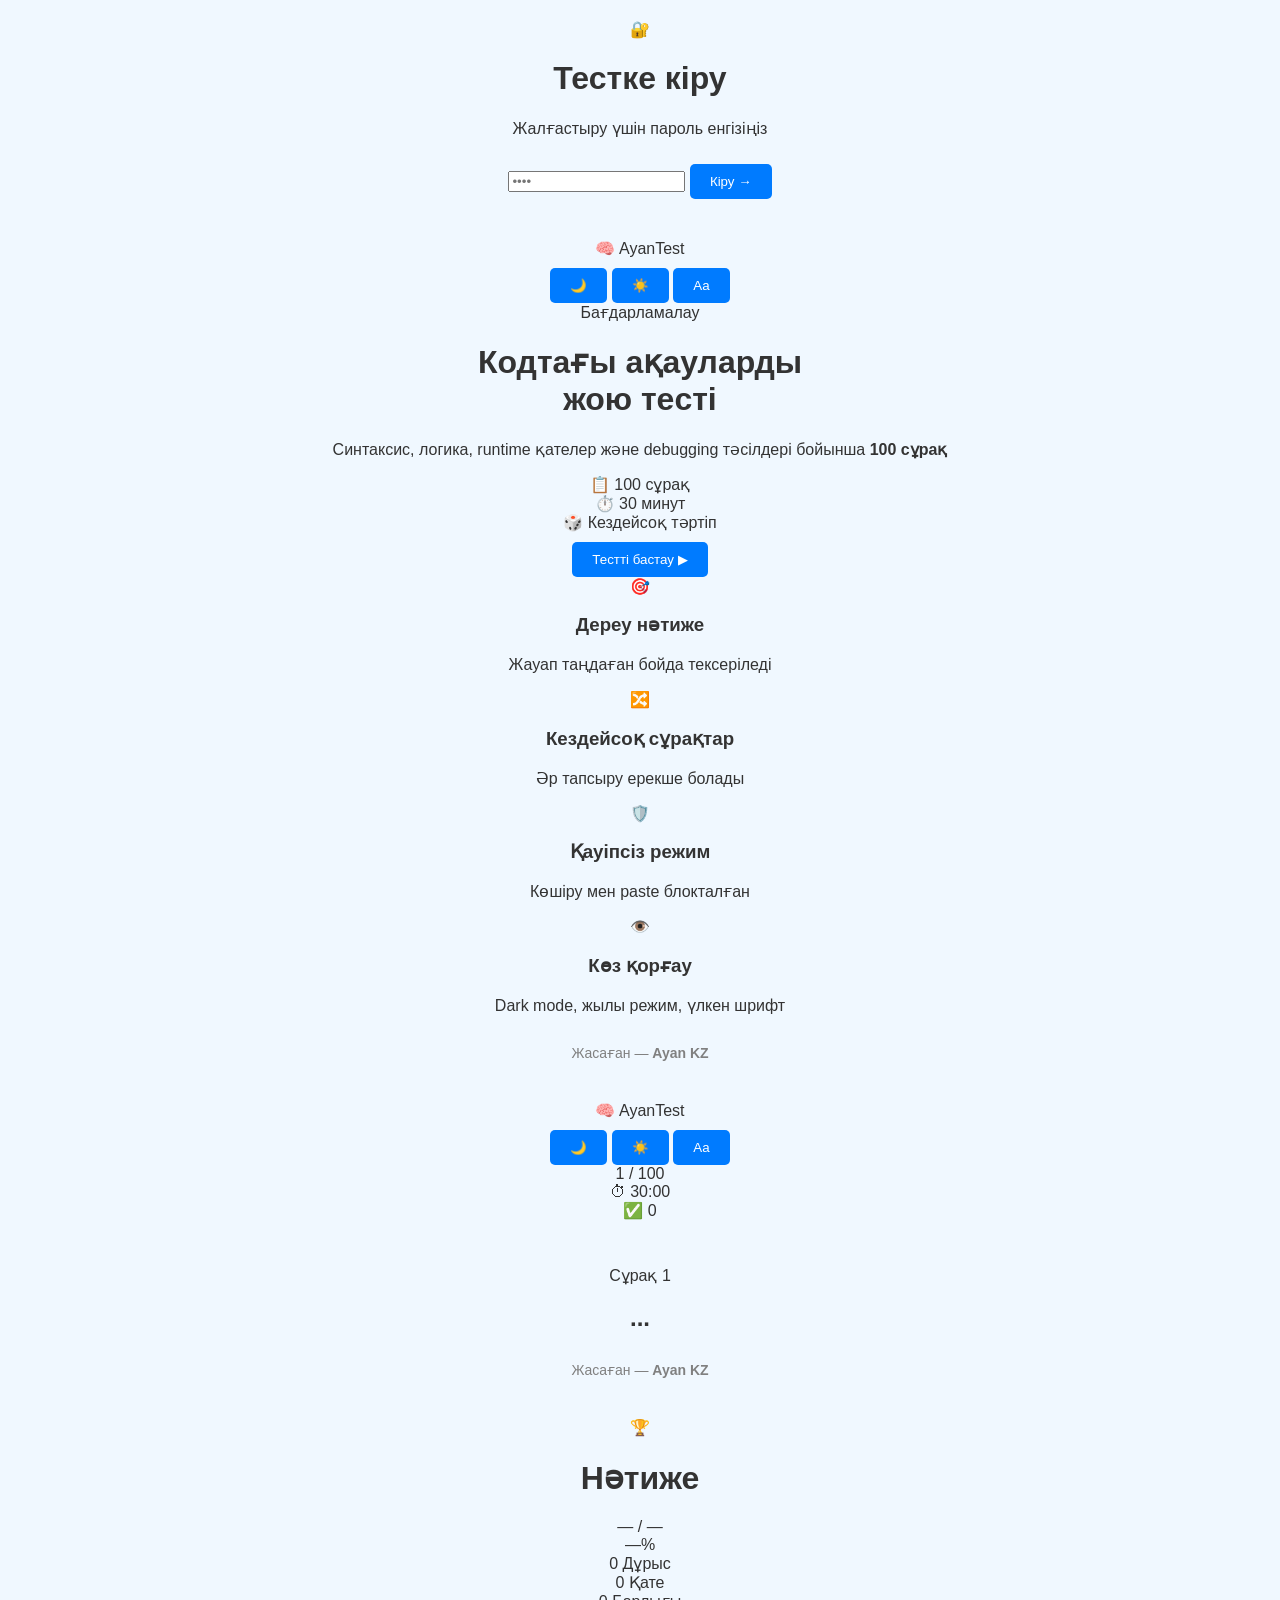
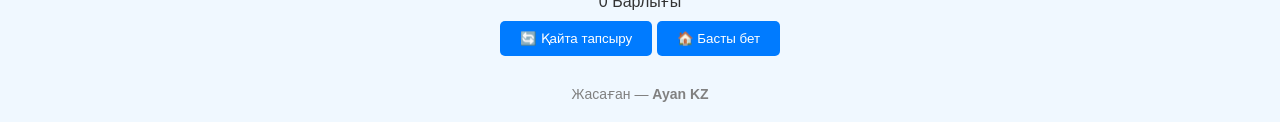
==== commit 0a2eb434: "Revise index.html for test application layout and features Updated the HTML structure and content fo" ====
--- a/index.html
+++ b/index.html
@@ -1,46 +1,163 @@
 <!DOCTYPE html>
 <html lang="kk">
 <head>
-  <meta charset="UTF-8">
-  <meta name="viewport" content="width=device-width, initial-scale=1.0">
-  <title>Онлайн Тест</title>
-  <link rel="stylesheet" href="style.css">
+  <meta charset="UTF-8" />
+  <meta name="viewport" content="width=device-width, initial-scale=1.0" />
+  <title>Дебаггинг Теcті | Ayan KZ</title>
+  <link rel="preconnect" href="https://fonts.googleapis.com" />
+  <link rel="preconnect" href="https://fonts.gstatic.com" crossorigin />
+  <link href="https://fonts.googleapis.com/css2?family=Nunito:wght@400;600;700;800;900&family=JetBrains+Mono:wght@400;600&display=swap" rel="stylesheet" />
+  <link rel="stylesheet" href="style.css" />
 </head>
-<body oncontextmenu="return false;">
-  <!-- Пароль енгізу беті -->
-  <div id="login-page" class="page">
-    <h2>Пароль енгізіңіз</h2>
-    <input type="password" id="password-input" placeholder="Пароль">
-    <button onclick="checkPassword()">Кіру</button>
-    <p id="login-message"></p>
+<body>
+
+<!-- ═══════════════ СТРАНИЦЫ ═══════════════ -->
+
+<!-- 1. Пароль беті -->
+<div id="page-login" class="page active">
+  <div class="login-card">
+    <div class="login-logo">
+      <div class="logo-ring"></div>
+      <span class="logo-icon">🔐</span>
+    </div>
+    <h1 class="login-title">Тестке кіру</h1>
+    <p class="login-sub">Жалғастыру үшін пароль енгізіңіз</p>
+    <div class="input-wrap">
+      <input id="password-input" type="password" placeholder="••••" maxlength="8" autocomplete="off" />
+      <button id="login-btn" onclick="checkPassword()">Кіру →</button>
+    </div>
+    <p id="login-error" class="login-error hidden">⚠️ Пароль қате, қайта енгізіңіз</p>
+  </div>
+  <div class="bg-circles">
+    <div class="circle c1"></div>
+    <div class="circle c2"></div>
+    <div class="circle c3"></div>
+  </div>
+</div>
+
+<!-- 2. Басты бет -->
+<div id="page-home" class="page">
+  <div class="topbar">
+    <div class="topbar-left">
+      <span class="brand">🧠 AyanTest</span>
+    </div>
+    <div class="topbar-right">
+      <button class="icon-btn" id="btn-dark" title="Қараңғы режим" onclick="toggleDark()">🌙</button>
+      <button class="icon-btn" id="btn-warm" title="Жылы режим" onclick="toggleWarm()">☀️</button>
+      <button class="icon-btn" id="btn-font" title="Үлкен шрифт" onclick="toggleFont()">Аа</button>
+    </div>
   </div>
 
-  <!-- Басты бет -->
-  <div id="main-page" class="page hidden">
-    <h1>Онлайн Тест</h1>
-    <button onclick="startTest()">Тестті бастау</button>
+  <div class="home-hero">
+    <div class="hero-badge">Бағдарламалау</div>
+    <h1 class="hero-title">Кодтағы ақауларды<br><span class="accent">жою теcті</span></h1>
+    <p class="hero-desc">Синтаксис, логика, runtime қателер және debugging тәсілдері бойынша <strong>100 сұрақ</strong></p>
+    <div class="hero-stats">
+      <div class="stat-pill">📋 100 сұрақ</div>
+      <div class="stat-pill">⏱️ 30 минут</div>
+      <div class="stat-pill">🎲 Кездейсоқ тәртіп</div>
+    </div>
+    <button class="btn-start" onclick="startTest()">Тестті бастау ▶</button>
   </div>
 
-  <!-- Тест беті -->
-  <div id="test-page" class="page hidden">
-    <div id="progress-bar"></div>
-    <div id="timer"></div>
-    <h3 id="question-number"></h3>
-    <p id="question-text"></p>
-    <div id="answers"></div>
+  <div class="features-grid">
+    <div class="feat-card">
+      <span class="feat-icon">🎯</span>
+      <h3>Дереу нәтиже</h3>
+      <p>Жауап таңдаған бойда тексеріледі</p>
+    </div>
+    <div class="feat-card">
+      <span class="feat-icon">🔀</span>
+      <h3>Кездейсоқ сұрақтар</h3>
+      <p>Әр тапсыру ерекше болады</p>
+    </div>
+    <div class="feat-card">
+      <span class="feat-icon">🛡️</span>
+      <h3>Қауіпсіз режим</h3>
+      <p>Көшіру мен paste блокталған</p>
+    </div>
+    <div class="feat-card">
+      <span class="feat-icon">👁️</span>
+      <h3>Көз қорғау</h3>
+      <p>Dark mode, жылы режим, үлкен шрифт</p>
+    </div>
   </div>
 
-  <!-- Нәтиже беті -->
-  <div id="result-page" class="page hidden">
-    <h2>Нәтиже</h2>
-    <p id="result-summary"></p>
-    <button onclick="restartTest()">Қайта тапсыру</button>
+  <footer class="footer">Жасаған — <strong>Ayan KZ</strong></footer>
+</div>
+
+<!-- 3. Тест беті -->
+<div id="page-test" class="page">
+  <div class="test-header">
+    <div class="test-header-top">
+      <span class="brand small">🧠 AyanTest</span>
+      <div class="topbar-right">
+        <button class="icon-btn" onclick="toggleDark()">🌙</button>
+        <button class="icon-btn" onclick="toggleWarm()">☀️</button>
+        <button class="icon-btn" onclick="toggleFont()">Аа</button>
+      </div>
+    </div>
+    <div class="test-meta">
+      <span id="question-counter" class="q-counter">1 / 100</span>
+      <div id="timer" class="timer">⏱ 30:00</div>
+      <span id="score-live" class="score-live">✅ 0</span>
+    </div>
+    <div class="progress-bar-wrap">
+      <div id="progress-bar" class="progress-bar" style="width:0%"></div>
+    </div>
   </div>
 
-  <footer>
-    Жасаған — Ayan KZ
-  </footer>
+  <div class="question-area">
+    <div id="question-card" class="question-card">
+      <p id="question-num-label" class="q-num-label">Сұрақ 1</p>
+      <h2 id="question-text" class="question-text">...</h2>
+      <div id="options-list" class="options-list"></div>
+    </div>
+  </div>
 
-  <script src="script.js"></script>
+  <div id="eye-rest-banner" class="eye-rest-banner hidden">
+    👀 Көзіңізді демалдыру үшін 1–2 минут үзіліс жасаңыз
+    <button onclick="dismissEyeRest()">✕</button>
+  </div>
+
+  <footer class="footer">Жасаған — <strong>Ayan KZ</strong></footer>
+</div>
+
+<!-- 4. Нәтиже беті -->
+<div id="page-result" class="page">
+  <div class="result-wrap">
+    <div class="result-card">
+      <div id="result-emoji" class="result-emoji">🏆</div>
+      <h1 class="result-title" id="result-title">Нәтиже</h1>
+      <div class="result-score-big" id="result-score-big">— / —</div>
+      <div class="result-percent" id="result-percent">—%</div>
+      <div class="result-stats">
+        <div class="r-stat green">
+          <span class="r-stat-num" id="res-correct">0</span>
+          <span class="r-stat-label">Дұрыс</span>
+        </div>
+        <div class="r-stat red">
+          <span class="r-stat-num" id="res-wrong">0</span>
+          <span class="r-stat-label">Қате</span>
+        </div>
+        <div class="r-stat blue">
+          <span class="r-stat-num" id="res-total">0</span>
+          <span class="r-stat-label">Барлығы</span>
+        </div>
+      </div>
+      <div class="result-bar-wrap">
+        <div id="result-bar" class="result-bar-fill"></div>
+      </div>
+      <button class="btn-start" onclick="retakeTest()">🔄 Қайта тапсыру</button>
+      <button class="btn-home" onclick="goHome()">🏠 Басты бет</button>
+    </div>
+  </div>
+  <footer class="footer">Жасаған — <strong>Ayan KZ</strong></footer>
+</div>
+
+<!-- Toast notification -->
+<div id="toast" class="toast hidden"></div>
+
+<script src="script.js"></script>
 </body>
 </html>
--- a/style.css
+++ b/style.css
@@ -1,32 +1,28 @@
 body {
   font-family: Arial, sans-serif;
-  margin: 0;
-  background: #f5f9ff;
+  background: #f0f8ff;
   color: #333;
   text-align: center;
-}
-
-h1, h2 {
-  color: #004080;
+  margin: 0;
+  padding: 0;
 }
 
 .page {
-  display: none;
   padding: 20px;
 }
 
-.page.active {
-  display: block;
+.hidden {
+  display: none;
 }
 
 button {
   background: #007BFF;
   color: white;
   border: none;
-  padding: 12px 20px;
-  margin: 10px;
-  border-radius: 6px;
+  padding: 10px 20px;
+  margin-top: 10px;
   cursor: pointer;
+  border-radius: 5px;
   transition: 0.3s;
 }
 
@@ -34,36 +30,39 @@
   background: #0056b3;
 }
 
-.progress-container {
-  width: 80%;
-  background: #ddd;
-  margin: 10px auto;
+#progress-bar {
+  height: 20px;
+  background: lightgray;
+  margin: 10px 0;
   border-radius: 10px;
   overflow: hidden;
 }
 
-#progressBar {
-  height: 20px;
+#progress-bar div {
+  height: 100%;
+  background: #007BFF;
   width: 0%;
-  background: #007BFF;
-  transition: width 0.3s;
+  transition: width 0.5s;
 }
 
-#timer {
-  font-size: 18px;
-  margin: 10px;
-  color: #d9534f;
+.correct {
+  background: green;
+  color: white;
+  animation: glow 1s;
 }
 
-#options button {
-  display: block;
-  width: 60%;
-  margin: 8px auto;
+.wrong {
+  background: red;
+  color: white;
+}
+
+@keyframes glow {
+  from { box-shadow: 0 0 5px green; }
+  to { box-shadow: 0 0 20px lime; }
 }
 
 footer {
   margin-top: 30px;
-  padding: 15px;
-  background: #004080;
-  color: white;
+  font-size: 14px;
+  color: gray;
 }
